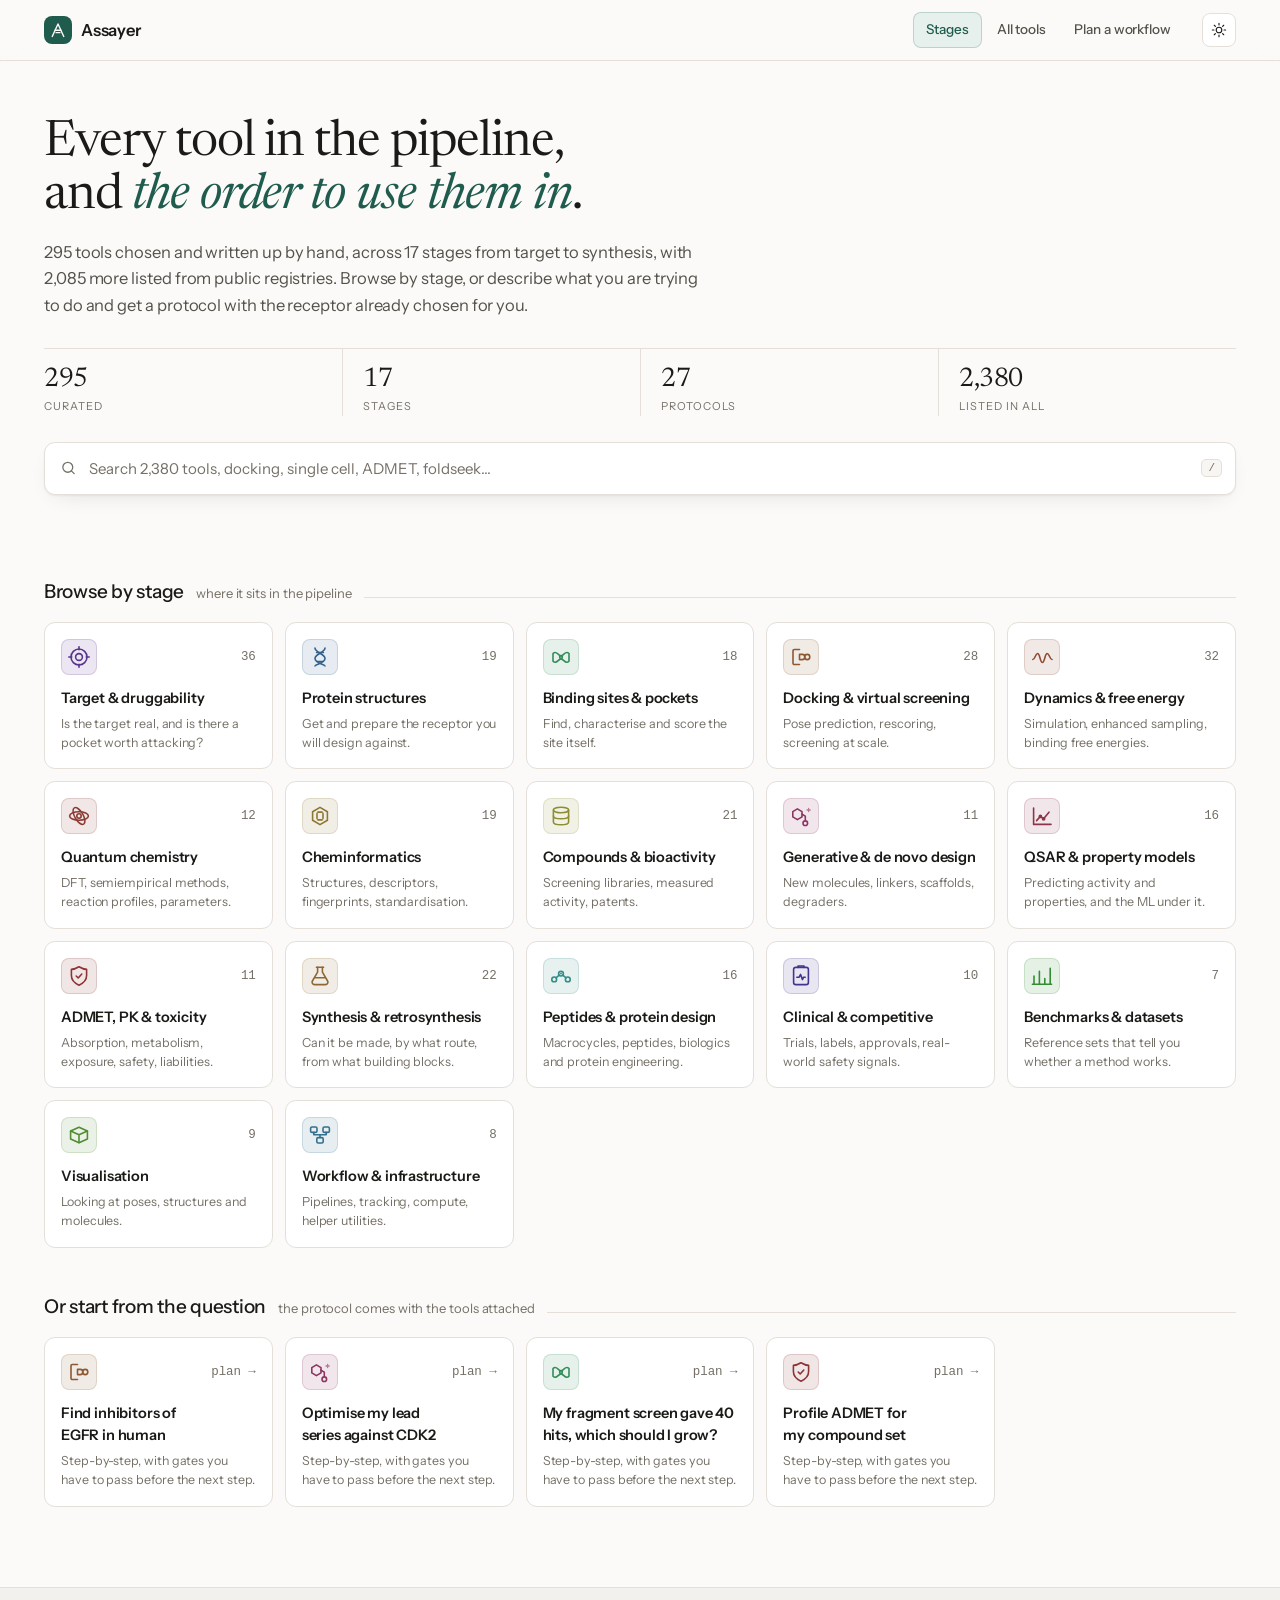
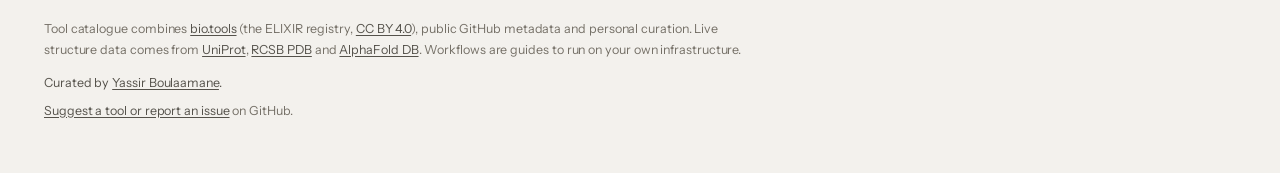
==== web/index.html @ bba63b9d "Narrow both topic lists to the field the catalogue is for" ====
<!doctype html>
<html lang="en">
<head>
<meta charset="utf-8">
<meta name="viewport" content="width=device-width, initial-scale=1, viewport-fit=cover">
<title>Assayer — Drug-discovery tools &amp; workflow planning</title>
<meta name="description" content="Explore tools for medicinal and computational chemistry. Turn a research question into a workflow with tools, decision gates and live protein structure rankings.">
<link rel="canonical" href="https://assayer.vercel.app/">
<meta property="og:type" content="website">
<meta property="og:site_name" content="Assayer">
<meta property="og:title" content="Assayer — Drug-discovery tools &amp; workflow planning">
<meta property="og:description" content="Explore tools for medicinal and computational chemistry. Plan your next research workflow, with tools and decision gates for each step.">
<meta property="og:url" content="https://assayer.vercel.app/">
<meta property="og:image" content="https://assayer.vercel.app/assets/social-preview.png">
<meta property="og:image:type" content="image/png">
<meta property="og:image:width" content="1200">
<meta property="og:image:height" content="630">
<meta property="og:image:alt" content="Assayer. Drug-discovery tools, and the workflow to put them to work. Explore tools, plan a workflow, run the research.">
<meta name="twitter:card" content="summary_large_image">
<meta name="twitter:title" content="Assayer — Drug-discovery tools &amp; workflow planning">
<meta name="twitter:description" content="Explore tools for medicinal and computational chemistry and plan your next research workflow.">
<meta name="twitter:image" content="https://assayer.vercel.app/assets/social-preview.png">
<meta name="twitter:image:alt" content="Assayer. Drug-discovery tools, and the workflow to put them to work.">
<meta name="color-scheme" content="light dark">
<link rel="preconnect" href="https://rest.uniprot.org">
<link rel="preconnect" href="https://search.rcsb.org">
<link rel="preload" href="assets/fonts/instrument-sans-v4-latin.woff2" as="font" type="font/woff2" crossorigin>
<link rel="preload" href="assets/fonts/newsreader-v26-latin.woff2" as="font" type="font/woff2" crossorigin>
<link rel="stylesheet" href="assets/styles.css?v=34e5d5baec">
<link rel="icon" href="data:image/svg+xml,<svg xmlns='http://www.w3.org/2000/svg' viewBox='0 0 24 24'><rect width='24' height='24' rx='5' fill='%231f5c4d'/><g fill='none' stroke='%23fbfaf8' stroke-width='2.1' stroke-linecap='round' stroke-linejoin='round'><path d='M5.4 19.6 L12 5.4 L18.6 19.6'/><path d='M8.6 12.8 L15.4 12.8'/><path d='M9.7 15.5 L14.3 15.5'/></g></svg>">
</head>
<body>

<header class="top">
  <div class="wrap">
    <a class="brand" href="#/">
      <span class="mark">
        <svg viewBox="0 0 24 24" fill="none" stroke="currentColor" stroke-width="1.9" stroke-linecap="round" stroke-linejoin="round">
          <path d="M4.3 20.6 L12 3.9 L19.7 20.6"/>
          <path d="M8.1 12.4 L15.9 12.4"/>
          <path d="M9.4 15.5 L14.6 15.5"/>
        </svg>
      </span>
      <span>Assayer</span>
    </a>
    <nav class="main">
      <a href="#/" data-route="home">Stages</a>
      <a href="#/browse" data-route="browse">All tools</a>
      <a href="#/workflow" data-route="workflow">Plan a workflow</a>
    </nav>
    <button class="iconbtn" id="theme" title="Switch theme" aria-label="Switch theme">
      <svg viewBox="0 0 24 24" fill="none" stroke="currentColor" stroke-width="1.7" stroke-linecap="round" stroke-linejoin="round">
        <circle cx="12" cy="12" r="4.2"/><path d="M12 2v2.4M12 19.6V22M2 12h2.4M19.6 12H22M4.9 4.9l1.7 1.7M17.4 17.4l1.7 1.7M19.1 4.9l-1.7 1.7M6.6 17.4l-1.7 1.7"/>
      </svg>
    </button>
  </div>
</header>

<main id="app"><div class="wrap"><div class="empty" role="status">Loading the atlas…</div></div></main>
<noscript><div class="wrap"><p>Enable JavaScript to browse tools and plan workflows.</p></div></noscript>

<div class="scrim" id="scrim" hidden></div>
<aside class="drawer" id="drawer" hidden aria-label="Tool detail"></aside>

<footer>
  <div class="wrap">
    <p>Tool catalogue combines <a href="https://bio.tools" target="_blank" rel="noopener">bio.tools</a>
    (the ELIXIR registry, <a href="https://creativecommons.org/licenses/by/4.0/" target="_blank" rel="noopener">CC&nbsp;BY&nbsp;4.0</a>),
    public GitHub metadata and personal curation. Live structure data comes from
    <a href="https://www.uniprot.org" target="_blank" rel="noopener">UniProt</a>,
    <a href="https://www.rcsb.org" target="_blank" rel="noopener">RCSB PDB</a> and
    <a href="https://alphafold.ebi.ac.uk" target="_blank" rel="noopener">AlphaFold DB</a>.
    Workflows are guides to run on your own infrastructure.</p>
    <p class="footer-credit">Curated by <a href="https://yboulaamane.github.io/" target="_blank" rel="noopener">Yassir Boulaamane</a>.</p>
    <p class="footer-feedback"><a href="https://github.com/yboulaamane/assayer/issues/new" target="_blank" rel="noopener">Suggest a tool or report an issue</a> on GitHub.</p>
  </div>
</footer>

<script type="module" src="assets/app.js?v=a3ddad2a73"></script>
</body>
</html>
---- web/assets/styles.css ----
/* ------------------------------------------------------------------- faces */
/* Self-hosted rather than fetched from a font CDN: the catalogue makes no
   third-party requests a visitor did not ask for, and that should hold for
   the typography too. Both families are OFL; the licences sit beside them. */
@font-face {
  font-family: "Instrument Sans";
  src: url("fonts/instrument-sans-v4-latin.woff2") format("woff2");
  font-weight: 400 700; font-style: normal; font-display: swap;
}
@font-face {
  font-family: "Newsreader";
  src: url("fonts/newsreader-v26-latin.woff2") format("woff2");
  font-weight: 200 800; font-style: normal; font-display: swap;
}
@font-face {
  font-family: "Newsreader";
  src: url("fonts/newsreader-v26-latin-italic.woff2") format("woff2");
  font-weight: 400; font-style: italic; font-display: swap;
}

/* ------------------------------------------------------------------ tokens */
:root {
  --bg: #fbfaf8;
  --bg-sunk: #f3f1ed;
  --surface: #ffffff;
  --surface-2: #f7f6f3;
  --line: #e4e0d9;
  --line-strong: #d2ccc1;
  --ink: #1b1a17;
  --ink-2: #55524b;
  --ink-3: #757067;
  --accent: #1f5c4d;
  --accent-soft: #e6f0ec;
  --on-accent: #fbfaf8;
  --warn: #9a5b12;
  --shadow: 0 1px 2px rgba(27, 26, 23, .05), 0 8px 24px -12px rgba(27, 26, 23, .16);
  --shadow-lift: 0 2px 4px rgba(27, 26, 23, .06), 0 18px 40px -18px rgba(27, 26, 23, .28);
  --r-xs: 5px;
  --r-sm: 8px;
  --r: 11px;
  --r-lg: 16px;
  --mono: ui-monospace, "SF Mono", "JetBrains Mono", Menlo, Consolas, monospace;
  --sans: "Instrument Sans", -apple-system, BlinkMacSystemFont, "Segoe UI", Roboto, system-ui, sans-serif;
  --serif: "Newsreader", "Iowan Old Style", "Palatino Linotype", Palatino, Georgia, serif;
  --maxw: 1240px;
  --ease: cubic-bezier(.2, .7, .3, 1);
}
/* The dark palette is warm too. A cream page that turns blue-grey after dark
   reads as two designs rather than one. */
@media (prefers-color-scheme: dark) {
  :root:not([data-theme="light"]) {
    --bg: #1a1815; --bg-sunk: #141210; --surface: #211e1a; --surface-2: #272420;
    --line: #332f29; --line-strong: #453f37; --ink: #efebe4; --ink-2: #aea89e;
    --ink-3: #918a82; --accent: #7fd1b9; --accent-soft: #1e2c28; --on-accent: #141210;
    --warn: #e0a860;
    --shadow: 0 1px 2px rgba(0,0,0,.4), 0 8px 24px -12px rgba(0,0,0,.6);
    --shadow-lift: 0 2px 4px rgba(0,0,0,.45), 0 18px 40px -18px rgba(0,0,0,.8);
  }
  :root:not([data-theme="light"]) .stage-card,
  :root:not([data-theme="light"]) .tool,
  :root:not([data-theme="light"]) .minitool { --c: hsl(var(--h) 52% 66%); }
}
[data-theme="dark"] .stage-card,
[data-theme="dark"] .tool,
[data-theme="dark"] .minitool { --c: hsl(var(--h) 52% 66%); }
[data-theme="dark"] {
  --bg: #1a1815; --bg-sunk: #141210; --surface: #211e1a; --surface-2: #272420;
  --line: #332f29; --line-strong: #453f37; --ink: #efebe4; --ink-2: #aea89e;
  --ink-3: #918a82; --accent: #7fd1b9; --accent-soft: #1e2c28; --on-accent: #141210;
  --warn: #e0a860;
  --shadow: 0 1px 2px rgba(0,0,0,.4), 0 8px 24px -12px rgba(0,0,0,.6);
  --shadow-lift: 0 2px 4px rgba(0,0,0,.45), 0 18px 40px -18px rgba(0,0,0,.8);
}

* { box-sizing: border-box; }
[hidden] { display: none !important; }
html { scroll-behavior: smooth; }
body {
  margin: 0; background: var(--bg); color: var(--ink);
  font: 15px/1.58 var(--sans);
  letter-spacing: -.005em;
  font-optical-sizing: auto;
  -webkit-font-smoothing: antialiased;
}
a { color: inherit; }
button { font: inherit; color: inherit; letter-spacing: inherit; }
::selection { background: var(--accent-soft); color: var(--ink); }
:focus-visible { outline: 2px solid var(--accent); outline-offset: 2px; }
h1, h2, h3 { text-wrap: balance; }
.lede, .step .why, .tool .desc { text-wrap: pretty; }
.wrap { max-width: var(--maxw); margin: 0 auto; padding: 0 24px; }
.ico { width: 24px; height: 24px; flex: none; }

/* ------------------------------------------------------------------ header */
header.top {
  position: sticky; top: 0; z-index: 50;
  background: color-mix(in srgb, var(--bg) 86%, transparent);
  backdrop-filter: saturate(1.6) blur(12px);
  border-bottom: 1px solid var(--line);
}
.top .wrap { display: flex; align-items: center; gap: 18px; height: 60px; }
.brand { display: flex; align-items: center; gap: 9px; text-decoration: none; }
.brand > span:last-child { font: 600 16.5px/1 var(--sans); letter-spacing: -.012em; }
.brand .mark {
  width: 28px; height: 28px; border-radius: var(--r-sm); display: grid; place-items: center;
  background: var(--accent); color: var(--on-accent); flex: none;
}
.brand .mark svg { width: 18px; height: 18px; }

nav.main { display: flex; gap: 2px; margin-left: auto; }
nav.main a {
  padding: 7px 13px; border-radius: var(--r-sm); text-decoration: none; color: var(--ink-2);
  font-size: 13.5px; font-weight: 500; transition: background .15s, color .15s, box-shadow .15s;
}
nav.main a:hover { background: var(--surface-2); color: var(--ink); }
nav.main a.on {
  background: var(--accent-soft); color: var(--accent);
  box-shadow: inset 0 0 0 1px color-mix(in srgb, var(--accent) 20%, transparent);
}
.iconbtn {
  width: 34px; height: 34px; display: grid; place-items: center; cursor: pointer;
  border: 1px solid var(--line); border-radius: var(--r-sm); background: var(--surface);
  transition: border-color .15s, color .15s;
}
.iconbtn:hover { border-color: var(--line-strong); color: var(--accent); }
.iconbtn svg { width: 16px; height: 16px; }

/* -------------------------------------------------------------------- hero */
.hero { padding: 56px 0 30px; }
.hero h1 {
  font: 400 clamp(31px, 4.8vw, 50px)/1.06 var(--serif);
  /* On its own line: a `font:` shorthand a parser rejects takes the family and
     the size down with the weight, and the fallback serif has no 380. */
  font-weight: 380;
  letter-spacing: -.021em; margin: 0 0 16px; max-width: 19ch;
}
.hero h1 em { font-style: italic; font-weight: 400; color: var(--accent); }
.hero p.lede { margin: 0; font-size: 16.5px; line-height: 1.6; color: var(--ink-2); max-width: 60ch; }

/* Hairline-ruled figures, the way a specification sheet sets them out, rather
   than four numbers floating in a row. */
.stat-row {
  display: grid; grid-template-columns: repeat(auto-fit, minmax(118px, 1fr));
  margin-top: 30px; border-top: 1px solid var(--line);
}
.stat { padding: 15px 20px 0 0; }
.stat + .stat { padding-left: 20px; border-left: 1px solid var(--line); }
.stat b {
  display: block; font: 400 27px/1.15 var(--serif);
  letter-spacing: -.015em; font-variant-numeric: tabular-nums;
}
.stat span {
  display: block; margin-top: 3px; font-size: 11px; color: var(--ink-3);
  text-transform: uppercase; letter-spacing: .09em;
}

/* ------------------------------------------------------------------ search */
.searchbar { position: relative; margin: 26px 0 8px; }
.searchbar svg { position: absolute; left: 16px; top: 50%; transform: translateY(-50%); width: 17px; height: 17px; color: var(--ink-3); }
.searchbar input {
  width: 100%; padding: 14px 16px 14px 44px; font: inherit; color: var(--ink);
  background: var(--surface); border: 1px solid var(--line); border-radius: var(--r);
  box-shadow: var(--shadow); outline: none; transition: border-color .15s, box-shadow .15s;
}
.searchbar input::placeholder { color: var(--ink-3); }
.searchbar input:focus { border-color: var(--accent); box-shadow: var(--shadow), 0 0 0 3.5px var(--accent-soft); }
.searchbar kbd {
  position: absolute; right: 14px; top: 50%; transform: translateY(-50%);
  font: 11px var(--mono); color: var(--ink-3); border: 1px solid var(--line);
  border-radius: var(--r-xs); padding: 2px 6px; background: var(--surface-2);
}

/* ------------------------------------------------------------- stage cards */
.section-head { display: flex; align-items: baseline; gap: 12px; margin: 48px 0 18px; }
.section-head h2 { font: 500 19px/1.2 var(--sans); letter-spacing: -.014em; margin: 0; white-space: nowrap; }
.section-head span { font-size: 13px; color: var(--ink-3); }
/* The rule runs out to the margin from whatever the heading leaves free. */
.section-head::after { content: ""; flex: 1 1 24px; height: 1px; background: var(--line); }
.stage-grid { display: grid; grid-template-columns: repeat(auto-fill, minmax(228px, 1fr)); gap: 12px; }
.stage-card {
  --c: hsl(var(--h) 46% 38%);
  position: relative; display: block; text-decoration: none; padding: 16px;
  border-radius: var(--r); background: var(--surface); border: 1px solid var(--line);
  overflow: hidden;
  transition: transform .16s var(--ease), box-shadow .16s, border-color .16s;
}
/* The stage's own colour, held back until you reach for the card. */
.stage-card::before, .tool::before {
  content: ""; position: absolute; inset: 0 0 auto; height: 2px;
  background: var(--c); opacity: 0; transition: opacity .16s;
}
.stage-card:hover::before, .tool:hover::before,
.tool:focus-visible::before { opacity: 1; }
.stage-card:hover { transform: translateY(-2px); box-shadow: var(--shadow-lift); border-color: var(--c); }
.stage-card .top-row { display: flex; align-items: center; justify-content: space-between; margin-bottom: 12px; }
.stage-card .badge {
  width: 36px; height: 36px; border-radius: var(--r-sm); display: grid; place-items: center;
  color: var(--c); background: color-mix(in srgb, var(--c) 12%, transparent);
  border: 1px solid color-mix(in srgb, var(--c) 18%, transparent);
}
.stage-card .n {
  font: 500 12.5px var(--mono); color: var(--ink-3); font-variant-numeric: tabular-nums;
}
.stage-card h3 { margin: 0 0 5px; font-size: 14.5px; font-weight: 600; letter-spacing: -.012em; }
.stage-card p { margin: 0; font-size: 12.5px; line-height: 1.5; color: var(--ink-3); }

/* -------------------------------------------------------------- tool cards */
.toolbar { display: flex; flex-wrap: wrap; gap: 8px; align-items: center; margin: 18px 0; }
/* These are filters that happen to be links, so they are not underlined; the
   selected one is filled in instead, which is what actually carries the state. */
.chip {
  display: inline-flex; align-items: center; padding: 6px 12px; border-radius: 99px;
  border: 1px solid var(--line); background: var(--surface); text-decoration: none;
  font-size: 12.5px; font-weight: 500; color: var(--ink-2); cursor: pointer;
  white-space: nowrap; transition: background .14s, border-color .14s, color .14s;
}
.chip:hover { border-color: var(--line-strong); color: var(--ink); background: var(--surface-2); }
.chip.on {
  background: var(--accent); color: var(--on-accent); border-color: var(--accent);
}
.chip.on:hover { background: var(--accent); color: var(--on-accent); filter: brightness(1.08); }
.chip .cnt { opacity: .6; margin-left: 6px; font-variant-numeric: tabular-nums; }
.spacer { flex: 1 1 auto; }
.count-note { font-size: 12.5px; color: var(--ink-3); font-variant-numeric: tabular-nums; }

/* Says which of the two layers you are looking at, in the reading order of the
   page rather than as a footnote nobody reaches. */
.layer-note {
  margin: 0 0 18px; padding: 11px 14px; border-radius: var(--r-sm);
  border: 1px solid var(--line); background: var(--surface-2);
  font-size: 12.5px; line-height: 1.6; color: var(--ink-2); max-width: 86ch;
}
.layer-note b { color: var(--ink); font-weight: 600; }
.layer-note a { color: var(--accent); text-underline-offset: 2px; }

.tool-grid { display: grid; grid-template-columns: repeat(auto-fill, minmax(268px, 1fr)); gap: 12px; }
.tool {
  --c: hsl(var(--h) 46% 38%);
  position: relative; text-align: left; width: 100%; cursor: pointer;
  padding: 14px; border-radius: var(--r); background: var(--surface);
  border: 1px solid var(--line); overflow: hidden;
  transition: transform .16s var(--ease), box-shadow .16s, border-color .16s;
}
.tool:hover { transform: translateY(-2px); box-shadow: var(--shadow-lift); border-color: var(--c); }
.tool .head { display: flex; gap: 11px; align-items: flex-start; }
.tool .tile {
  width: 38px; height: 38px; border-radius: var(--r-sm); flex: none; display: grid; place-items: center;
  color: var(--c); background: color-mix(in srgb, var(--c) 13%, transparent);
  border: 1px solid color-mix(in srgb, var(--c) 22%, transparent);
}
.tool .tile svg { width: 20px; height: 20px; }
.tool .nm { font-size: 14px; font-weight: 600; letter-spacing: -.014em; line-height: 1.3; word-break: break-word; }
.tool .sub { font: 11px var(--mono); color: var(--ink-3); margin-top: 3px; }
.tool .desc {
  margin: 10px 0 0; font-size: 12.5px; line-height: 1.5; color: var(--ink-2);
  display: -webkit-box; -webkit-line-clamp: 2; -webkit-box-orient: vertical; overflow: hidden;
  transition: -webkit-line-clamp .2s;
}
.tool:hover .desc, .tool:focus-visible .desc { -webkit-line-clamp: 6; }
.tool .foot { display: flex; gap: 6px; flex-wrap: wrap; margin-top: 11px; }
.pill {
  font-size: 10.5px; letter-spacing: .02em; padding: 2.5px 7px; border-radius: var(--r-xs);
  background: var(--surface-2); color: var(--ink-3); border: 1px solid var(--line);
  white-space: nowrap;
}
.pill.acc { color: var(--c); background: color-mix(in srgb, var(--c) 11%, transparent); border-color: color-mix(in srgb, var(--c) 20%, transparent); }
/* An endorsement, so not the warning colour. */
.pill.curated {
  color: var(--accent); font-weight: 600;
  background: var(--accent-soft);
  border-color: color-mix(in srgb, var(--accent) 26%, transparent);
}
.pill.star { color: var(--warn); border-color: color-mix(in srgb, var(--warn) 30%, transparent); background: color-mix(in srgb, var(--warn) 10%, transparent); }

/* ------------------------------------------------------------------ drawer */
.scrim { position: fixed; inset: 0; background: rgba(20,19,17,.34); backdrop-filter: blur(2px); z-index: 90; opacity: 0; transition: opacity .18s; }
.scrim.show { opacity: 1; }
.drawer {
  position: fixed; top: 0; right: 0; bottom: 0; width: min(480px, 100%); z-index: 91;
  background: var(--surface); border-left: 1px solid var(--line); box-shadow: var(--shadow-lift);
  transform: translateX(100%); transition: transform .24s cubic-bezier(.2,.75,.25,1);
  display: flex; flex-direction: column;
}
.drawer.show { transform: none; }
.drawer .dhead {
  padding: 20px 22px 16px; border-bottom: 1px solid var(--line);
  background: linear-gradient(var(--surface-2), var(--surface));
}
.drawer .dbody { padding: 20px 22px 40px; overflow-y: auto; scrollbar-width: thin; }
.drawer .dbody::-webkit-scrollbar { width: 10px; }
.drawer .dbody::-webkit-scrollbar-thumb {
  background: var(--line-strong); border-radius: 99px;
  border: 3px solid var(--surface); background-clip: padding-box;
}
.drawer h2 {
  margin: 0; font: 400 21px/1.25 var(--serif); font-weight: 420; letter-spacing: -.016em;
}
.drawer .close { position: absolute; top: 16px; right: 18px; }
.kv { display: grid; grid-template-columns: 104px 1fr; gap: 8px 14px; font-size: 13px; margin: 4px 0 18px; }
.kv dt {
  color: var(--ink-3); font-size: 11px; padding-top: 3px;
  text-transform: uppercase; letter-spacing: .07em;
}
.kv dd { margin: 0; }
.linkrow { display: flex; flex-wrap: wrap; gap: 8px; margin-top: 6px; }
.btn {
  display: inline-flex; align-items: center; gap: 7px; padding: 8px 13px;
  border-radius: var(--r-sm);
  border: 1px solid var(--line); background: var(--surface-2); text-decoration: none;
  font-size: 13px; font-weight: 500; cursor: pointer;
  transition: background .14s, border-color .14s, color .14s, filter .14s;
}
.btn:hover { border-color: var(--line-strong); background: var(--surface); }
.btn.primary { background: var(--accent); color: var(--on-accent); border-color: var(--accent); }
.btn.primary:hover { filter: brightness(1.08); }
.btn svg { width: 15px; height: 15px; }

/* ------------------------------------------------------------ code blocks */
.code { margin: 16px 0 0; background: var(--surface-2); border: 1px solid var(--line); border-radius: var(--r-sm); overflow: hidden; }
.code .chead {
  display: flex; align-items: center; justify-content: space-between; gap: 10px;
  padding: 7px 8px 7px 12px; border-bottom: 1px solid var(--line);
  font: 500 10.5px var(--sans); letter-spacing: .07em; text-transform: uppercase; color: var(--ink-3);
}
.code pre { margin: 0; padding: 12px; overflow-x: auto; font: 12px/1.65 var(--mono); color: var(--ink); }
.code .copy {
  border: 1px solid var(--line); background: var(--surface); border-radius: var(--r-xs);
  padding: 3px 9px; font: 500 11px var(--sans); cursor: pointer; color: var(--ink-2);
  letter-spacing: 0; text-transform: none; white-space: nowrap;
}
.code .copy:hover { color: var(--ink); border-color: var(--line-strong); }
.code .cmt { color: var(--ink-3); }

/* ---------------------------------------------------------------- workflow */
.wf-input { display: flex; gap: 10px; margin: 22px 0 10px; }
.wf-input input {
  flex: 1; min-width: 0; padding: 14px 16px; font: inherit; background: var(--surface); color: var(--ink);
  border: 1px solid var(--line); border-radius: var(--r); outline: none; box-shadow: var(--shadow);
}
.wf-input input:focus { border-color: var(--accent); box-shadow: var(--shadow), 0 0 0 3.5px var(--accent-soft); }
.workflow-examples { margin: 12px 0 26px; }
.workflow-examples summary { cursor: pointer; font-size: 12.5px; color: var(--ink-2); padding: 8px 0; }
.examples { display: flex; flex-wrap: wrap; gap: 7px; margin-top: 6px; }
.examples button {
  border: 1px dashed var(--line-strong); background: none; color: var(--ink-3);
  border-radius: 99px; padding: 5px 11px; font-size: 12px; cursor: pointer;
  transition: color .14s, border-color .14s, background .14s;
}
.examples button:hover {
  color: var(--accent); border-color: color-mix(in srgb, var(--accent) 40%, transparent);
  border-style: solid; background: var(--accent-soft);
}

.nomatch {
  margin: 0 0 24px; padding: 14px 16px; border-radius: var(--r);
  border: 1px solid color-mix(in srgb, var(--warn) 30%, transparent);
  background: color-mix(in srgb, var(--warn) 8%, transparent);
  font-size: 13.5px; line-height: 1.6; color: var(--ink-2);
}
.nomatch b { color: var(--warn); }
.applied {
  margin: 0 0 24px; padding: 13px 16px; border-radius: var(--r);
  border: 1px solid var(--line); background: var(--surface-2);
  font-size: 13px; line-height: 1.65; color: var(--ink-2);
}
.applied b { color: var(--ink); }
.applied code {
  font: 11.5px var(--mono); padding: 1px 5px; border-radius: var(--r-xs);
  background: var(--surface); border: 1px solid var(--line); color: var(--ink);
}
.applied .warnish { color: var(--warn); display: block; margin-top: 6px; }
.applied details { margin-top: 8px; }
.applied summary { cursor: pointer; color: var(--ink-3); font-size: 12.5px; }
.applied ul { margin: 8px 0 0; padding-left: 18px; }
.applied li { margin-bottom: 3px; font-size: 12.5px; }
.applied .why { color: var(--ink-3); }

.nomatch code {
  font: 12px var(--mono); padding: 1px 5px; border-radius: var(--r-xs);
  background: color-mix(in srgb, var(--warn) 14%, transparent); color: var(--ink);
}

.offer {
  display: flex; gap: 16px; align-items: center; justify-content: space-between;
  flex-wrap: wrap; margin: 0 0 26px; padding: 14px 16px; border-radius: var(--r);
  border: 1px dashed var(--line-strong); background: var(--surface);
  font-size: 13.5px; line-height: 1.6; color: var(--ink-2);
}
.offer b { color: var(--ink); }
.offer > div { flex: 1 1 320px; }

.tailor {
  margin: 0 0 26px; padding: 16px 18px; border-radius: var(--r);
  border: 1px solid color-mix(in srgb, var(--accent) 24%, transparent);
  background: var(--accent-soft);
}
.tailor .lab {
  display: flex; align-items: center; gap: 8px; margin-bottom: 8px;
  font: 500 10.5px var(--sans); letter-spacing: .07em; text-transform: uppercase;
  color: var(--accent);
}
.tailor p { margin: 0 0 10px; font-size: 14px; line-height: 1.65; color: var(--ink); }
.tailor p:last-of-type { margin-bottom: 0; }
.tailor .src {
  margin-top: 12px; padding-top: 10px; font-size: 11.5px; color: var(--ink-3);
  border-top: 1px solid color-mix(in srgb, var(--accent) 18%, transparent);
}
.tailor a.tool-ref { color: var(--accent); text-decoration: underline; text-underline-offset: 2px; }
.route-correction { margin: 0 0 20px; }
.route-correction summary { width: fit-content; cursor: pointer; color: var(--ink-2); font-size: 12.5px; }
.route-options { display: flex; flex-wrap: wrap; gap: 7px; margin-top: 10px; padding: 12px; border: 1px solid var(--line); border-radius: var(--r); background: var(--surface-2); }
.caret { display: inline-block; width: 7px; height: 15px; vertical-align: -3px;
  background: var(--accent); opacity: .7; animation: blink 1s steps(2) infinite; }
@keyframes blink { 50% { opacity: 0; } }
@media (prefers-reduced-motion: reduce) { .caret { animation: none; } }

.frame {
  display: grid; gap: 10px; grid-template-columns: repeat(auto-fit, minmax(290px, 1fr));
  margin: 0 0 28px;
}
.frame > div {
  padding: 13px 15px; border-radius: var(--r-sm); border: 1px solid var(--line);
  background: var(--surface); font-size: 13px; line-height: 1.55; color: var(--ink-2);
}
.frame .lab {
  display: block; font: 500 10.5px var(--sans); letter-spacing: .07em;
  text-transform: uppercase; margin-bottom: 5px;
}
.frame .dec { border-color: color-mix(in srgb, var(--accent) 26%, transparent); background: var(--accent-soft); }
.frame .dec .lab { color: var(--accent); }
.frame .kill { border-color: color-mix(in srgb, var(--warn) 26%, transparent); background: color-mix(in srgb, var(--warn) 8%, transparent); }
.frame .kill .lab { color: var(--warn); }
.step .pit {
  font-size: 12.5px; line-height: 1.55; color: var(--ink-2); margin: 0 0 12px;
  padding-left: 12px; border-left: 2px solid color-mix(in srgb, var(--warn) 45%, transparent);
}
.step .pit b { color: var(--warn); font-weight: 600; }

.plan { display: grid; gap: 0; margin-top: 8px; }
.plan-actions { display: flex; flex-wrap: wrap; gap: 8px; margin-top: 10px; }
.step { display: grid; grid-template-columns: 34px 1fr; gap: 18px; }
.step .rail { display: flex; flex-direction: column; align-items: center; }
.step .dot {
  width: 30px; height: 30px; border-radius: 50%; display: grid; place-items: center; flex: none;
  background: var(--surface); border: 1px solid var(--line-strong);
  font: 500 13px/1 var(--serif); color: var(--ink-2);
  font-variant-numeric: tabular-nums;
}
.step .line { width: 1px; flex: 1; background: var(--line); margin: 5px 0; }
.step:last-child .line { display: none; }
.step .body { padding-bottom: 30px; min-width: 0; }
.step h3 {
  margin: 3px 0 7px; font: 500 18px/1.25 var(--serif); letter-spacing: -.016em;
}
.step .why { margin: 0 0 12px; font-size: 13.5px; color: var(--ink-2); line-height: 1.6; }
.step .gate {
  font-size: 12.5px; line-height: 1.55; padding: 10px 13px; border-radius: var(--r-sm);
  margin: 0 0 12px; background: var(--accent-soft); color: var(--accent);
  border: 1px solid color-mix(in srgb, var(--accent) 22%, transparent);
}
.step .gate b { font-weight: 600; }
.minitools { display: flex; flex-wrap: wrap; gap: 7px; }
.minitool {
  --c: hsl(var(--h) 46% 38%);
  display: inline-flex; align-items: center; gap: 6px; padding: 5px 10px 5px 6px;
  border-radius: var(--r-sm); border: 1px solid var(--line); background: var(--surface);
  text-decoration: none; font-size: 12.5px; font-weight: 500; cursor: pointer;
  transition: border-color .14s, transform .14s, background .14s;
}
.minitool:hover {
  border-color: var(--c); transform: translateY(-1px);
  background: color-mix(in srgb, var(--c) 6%, var(--surface));
}
.minitool svg { width: 15px; height: 15px; color: var(--c); }

/* structure table */
.struct-table { width: 100%; border-collapse: collapse; font-size: 13px; margin-top: 6px; }
.struct-table th {
  text-align: left; font-size: 11px; text-transform: uppercase; letter-spacing: .06em;
  color: var(--ink-3); font-weight: 500; padding: 6px 10px; border-bottom: 1px solid var(--line);
}
.struct-table td { padding: 9px 10px; border-bottom: 1px solid var(--line); vertical-align: top; }
.struct-table tr.best td { background: var(--accent-soft); }
.struct-table td.id { font: 600 13px var(--mono); }
.struct-table td.num { font-variant-numeric: tabular-nums; white-space: nowrap; }
.score { display: inline-block; min-width: 34px; font: 600 12px var(--mono); }
.tbl-wrap { overflow-x: auto; border: 1px solid var(--line); border-radius: var(--r); background: var(--surface); }
.note {
  font-size: 12.5px; color: var(--warn); background: color-mix(in srgb, var(--warn) 8%, transparent);
  border: 1px solid color-mix(in srgb, var(--warn) 24%, transparent); border-radius: var(--r-sm);
  padding: 9px 12px; margin: 12px 0 0;
}
.workflow-loading {
  position: relative; overflow: hidden; display: flex; align-items: center; gap: 24px;
  margin: 20px 0 26px; padding: 26px; border: 1px solid var(--line); border-radius: var(--r-lg);
  background: radial-gradient(ellipse at 0% 0%, var(--accent-soft), transparent 65%), var(--surface);
}
.loading-art { width: 112px; flex: none; color: var(--accent); }
.loading-art svg { display: block; width: 100%; }
.loading-orbit { stroke: currentColor; stroke-width: 1; stroke-dasharray: 48 15 4 15; opacity: .35; transform-origin: center; animation: loading-orbit 18s linear infinite; }
.loading-bonds { stroke: currentColor; stroke-width: 1.5; opacity: .45; }
.loading-nodes circle { fill: var(--surface); stroke: currentColor; stroke-width: 2; animation: loading-node 2.4s ease-in-out infinite; }
.loading-nodes circle:nth-child(2n) { animation-delay: -.8s; }
.loading-nodes circle:nth-child(3n) { animation-delay: -1.6s; }
.loading-copy { min-width: 0; }
.loading-eyebrow { font-size: 10px; letter-spacing: .12em; text-transform: uppercase; color: var(--accent); }
.loading-copy h3 { font: 400 26px/1.2 var(--serif); letter-spacing: -.016em; margin: 8px 0; }
.loading-copy p { font-size: 13px; color: var(--ink-2); margin: 0; }
.loading-phases { display: flex; flex-wrap: wrap; gap: 10px 16px; list-style: none; padding: 0; margin: 18px 0 0; }
.loading-phases li { display: flex; align-items: center; gap: 6px; font-size: 11px; color: var(--ink-3); }
.loading-phases li span { display: grid; place-items: center; width: 20px; height: 20px; border: 1px solid var(--line-strong); border-radius: 50%; font-size: 10px; }
.loading-phases .active, .loading-phases .done { color: var(--accent); }
.loading-phases .active span { background: var(--accent); color: var(--on-accent); border-color: var(--accent); }
.loading-phases .done span { border-color: var(--accent); }
.loading-track { position: absolute; bottom: 0; height: 2px; left: 0; right: 0; background: var(--accent-soft); overflow: hidden; }
.loading-track::after { content: ""; display: block; width: 35%; height: 100%; background: var(--accent); animation: loading-sweep 2.8s ease-in-out infinite; }
@keyframes loading-orbit { to { transform: rotate(360deg); } }
@keyframes loading-node { 50% { fill: var(--accent); } }
@keyframes loading-sweep { from { transform: translateX(-100%); } to { transform: translateX(390%); } }
@media (prefers-reduced-motion: reduce) {
  .loading-orbit, .loading-nodes circle, .loading-track::after { animation: none; }
}

.understood {
  border: 1px solid var(--line); border-left: 3px solid var(--accent);
  border-radius: var(--r-sm); background: var(--surface); padding: 14px 16px; margin: 0 0 20px;
}
.understood .lab {
  display: block; font-size: 10px; letter-spacing: .12em; text-transform: uppercase;
  color: var(--accent); margin-bottom: 6px;
}
.understood p { margin: 0; font-size: 14px; }
.understood .why { margin-top: 8px; font-size: 12.5px; color: var(--ink-3); }
.understood .asks { margin-top: 10px; font-size: 13px; }
.understood .asks ul { margin: 6px 0 0; padding-left: 18px; }
.understood .asks li { margin: 3px 0; }

.gate .refs { display: block; margin-top: 5px; font-size: 11.5px; color: var(--ink-3); }
.gate .refs a { color: var(--ink-3); text-decoration: underline; text-underline-offset: 2px; }
.gate .refs a:hover { color: var(--accent); }

.quoted { font-size: 12px; color: var(--ink-3); margin: -6px 0 16px; line-height: 1.5; }
.quoted a { color: var(--ink-2); }

.empty { text-align: center; padding: 70px 20px; color: var(--ink-3); }
footer {
  border-top: 1px solid var(--line); margin-top: 80px; padding: 30px 0 52px;
  font-size: 12.5px; line-height: 1.7; color: var(--ink-3); background: var(--bg-sunk);
}
footer a { color: var(--ink-2); text-underline-offset: 2px; }
footer a:hover { color: var(--accent); }
footer p { margin: 0; max-width: 88ch; }
footer .footer-credit { margin-top: 12px; color: var(--ink-2); }
footer .footer-feedback { margin-top: 6px; }
.sentinel { height: 1px; }
@media (max-width: 640px) {
  .wrap { padding: 0 16px; }
  .top .wrap { flex-wrap: wrap; height: auto; gap: 6px 12px; padding-top: 10px; padding-bottom: 6px; }
  .top .brand { margin-right: auto; }
  .top #theme { width: 44px; height: 44px; }
  nav.main { order: 3; width: 100%; margin-left: 0; }
  nav.main a { flex: 1; display: flex; align-items: center; justify-content: center; min-height: 44px; padding: 7px 9px; font-size: 13px; white-space: nowrap; }
  .hero { padding: 34px 0 20px; }
  .stat-row { grid-template-columns: repeat(2, 1fr); border-top: none; gap: 14px 20px; }
  .stat, .stat + .stat { padding: 0; border-left: none; }
  .stat b { font-size: 24px; }
  .frame, .tool-grid, .stage-grid { grid-template-columns: minmax(0, 1fr); }
  .step { gap: 10px; }
  .btn, .examples button, .chip, .workflow-examples summary { min-height: 44px; }
  .examples button { border-radius: 14px; }
  .drawer .close { width: 44px; height: 44px; top: 10px; right: 12px; }
  .drawer h2 { padding-right: 40px; overflow-wrap: anywhere; }
  .drawer .dbody { padding: 18px 16px 32px; }
  .kv { grid-template-columns: 80px minmax(0, 1fr); gap: 8px; }
  .kv dd, .minitool, .pill { overflow-wrap: anywhere; white-space: normal; }
  .section-head { flex-wrap: wrap; gap: 4px; }
  .workflow-loading { align-items: flex-start; gap: 12px; padding: 18px 14px; }
  .loading-art { width: 54px; }
  .loading-copy h3 { font-size: 22px; }
  .loading-phases { flex-direction: column; gap: 8px; }
}
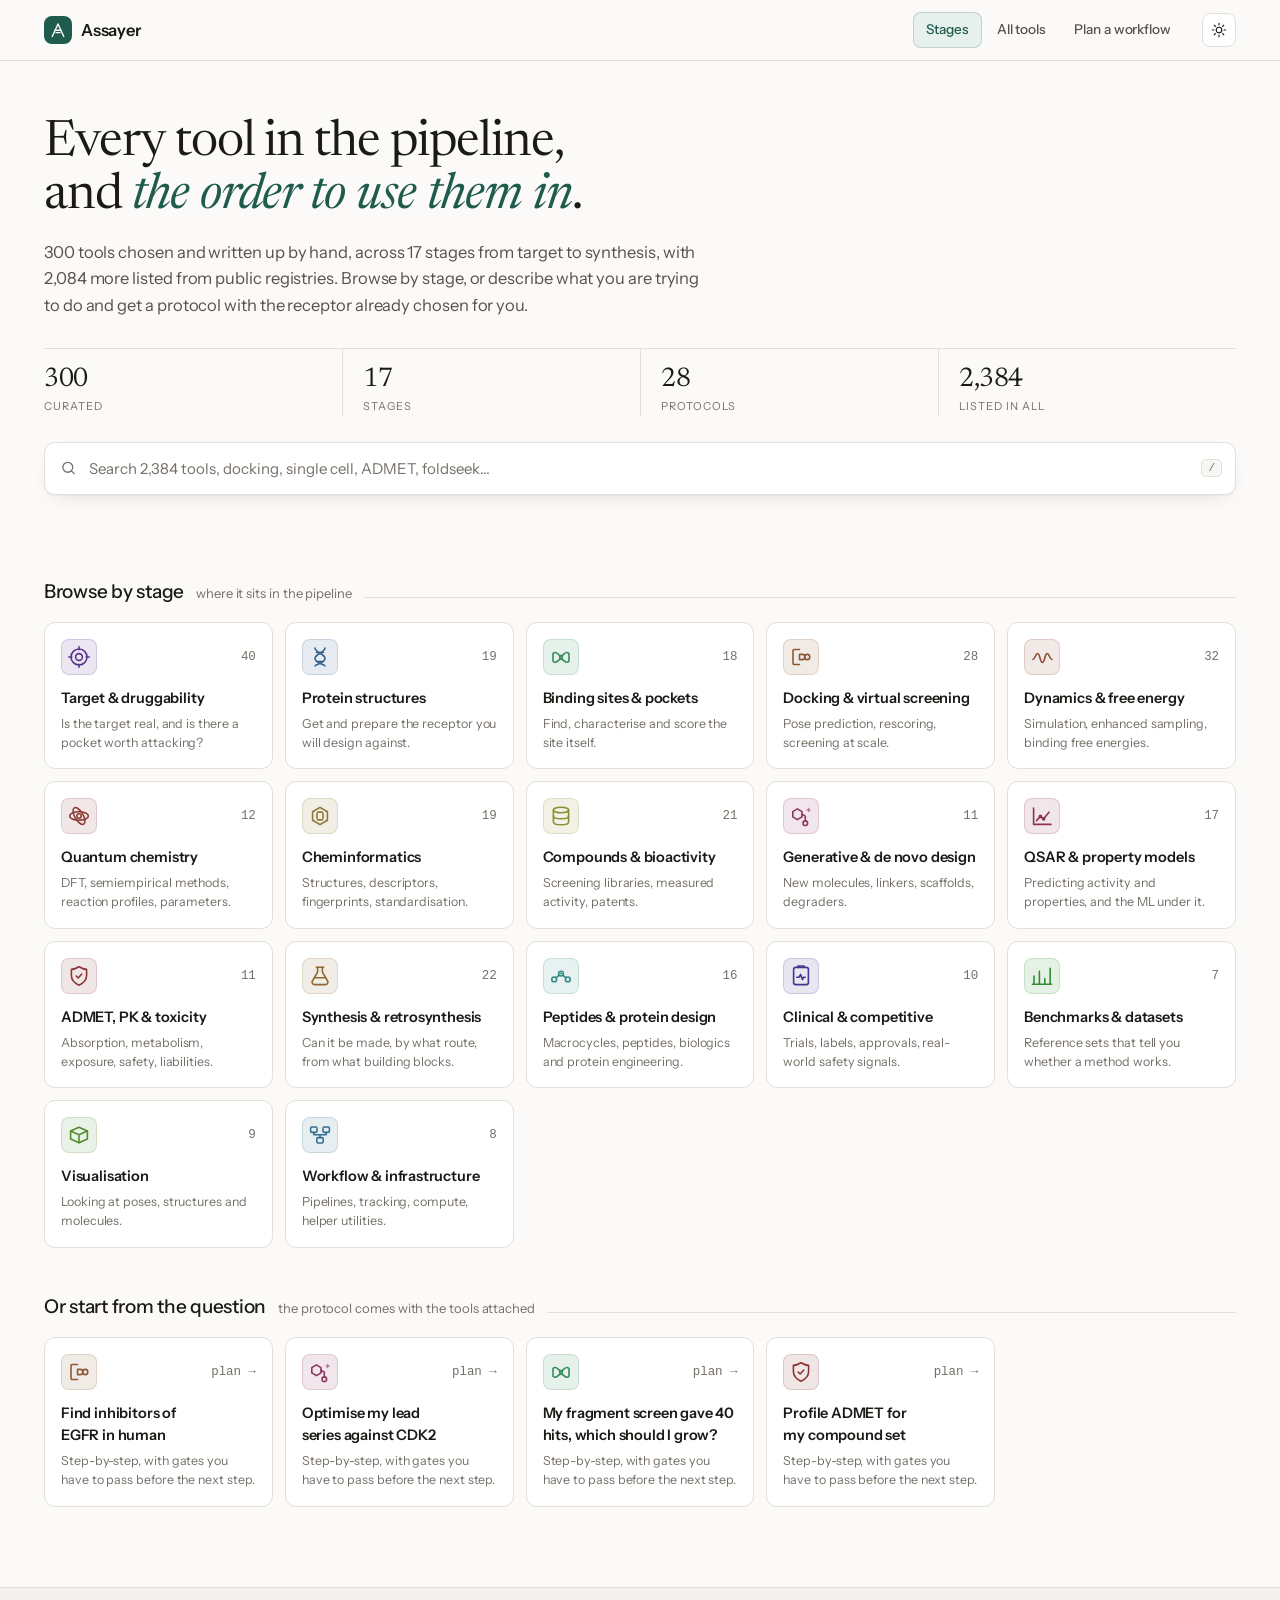
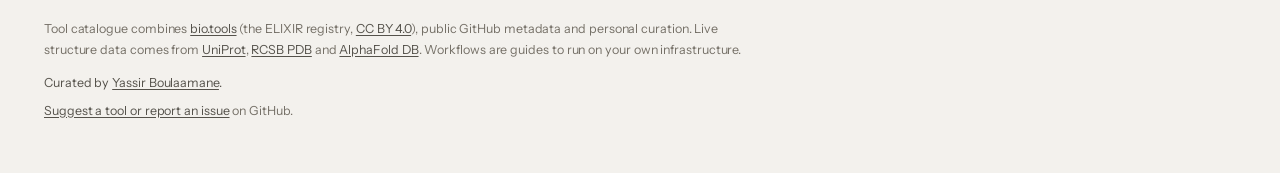
==== commit 6b9a97cb: "Plan target deconvolution, instead of refusing it Co-Authored-By: Claude Opus 5 <noreply@anthropic.c" ====
--- a/web/index.html
+++ b/web/index.html
@@ -76,6 +76,6 @@
   </div>
 </footer>
 
-<script type="module" src="assets/app.js?v=a3ddad2a73"></script>
+<script type="module" src="assets/app.js?v=085951ff54"></script>
 </body>
 </html>
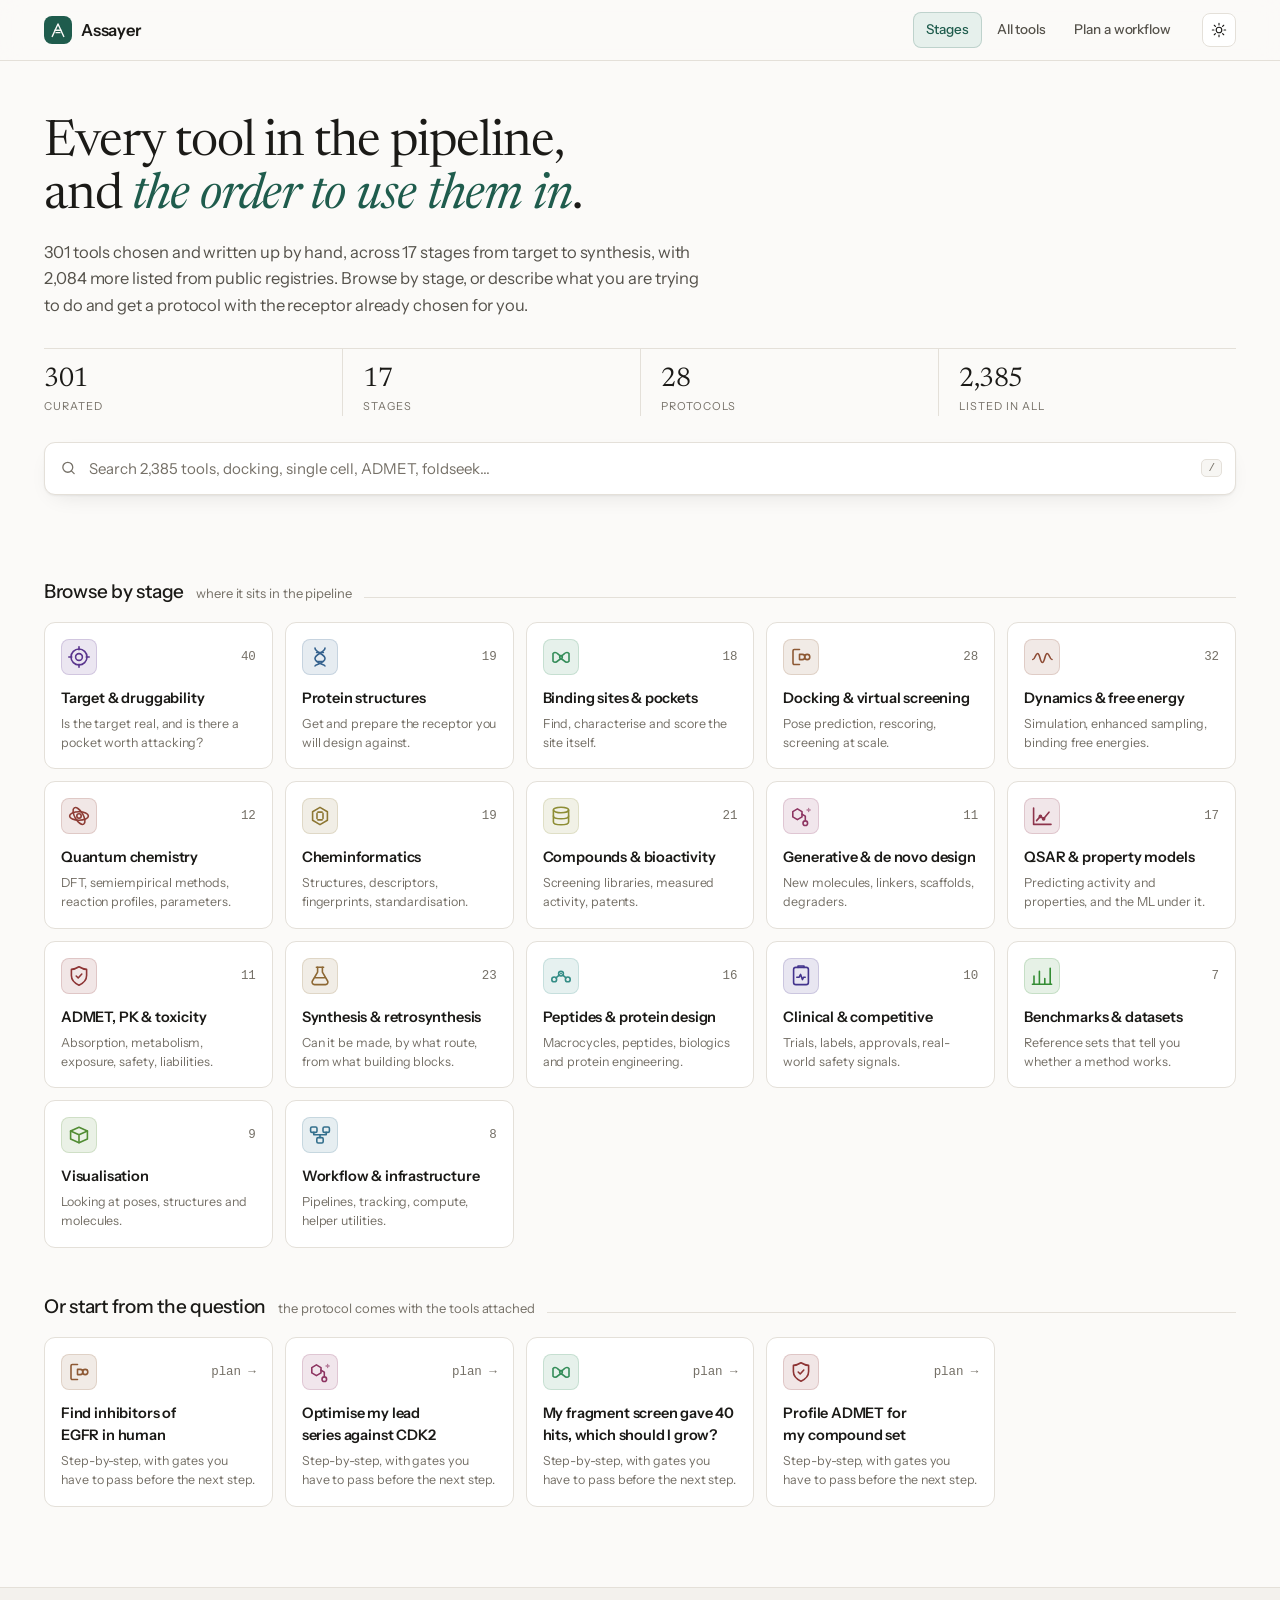
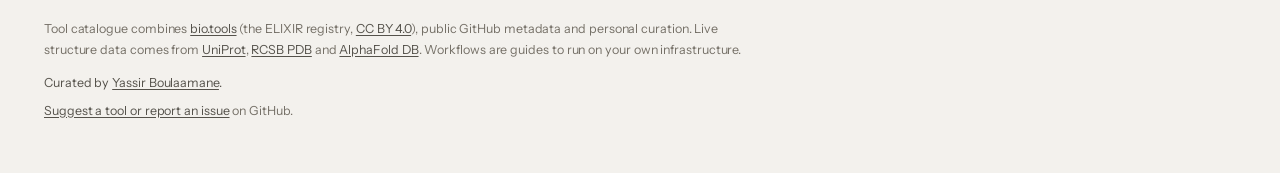
==== commit b22d510a: "Add RetroChimera Co-Authored-By: Claude Opus 5.5 <noreply@anthropic.com>" ====
--- a/web/index.html
+++ b/web/index.html
@@ -26,7 +26,7 @@
 <link rel="preconnect" href="https://search.rcsb.org">
 <link rel="preload" href="assets/fonts/instrument-sans-v4-latin.woff2" as="font" type="font/woff2" crossorigin>
 <link rel="preload" href="assets/fonts/newsreader-v26-latin.woff2" as="font" type="font/woff2" crossorigin>
-<link rel="stylesheet" href="assets/styles.css?v=34e5d5baec">
+<link rel="stylesheet" href="assets/styles.css?v=2a0a9f0388">
 <link rel="icon" href="data:image/svg+xml,<svg xmlns='http://www.w3.org/2000/svg' viewBox='0 0 24 24'><rect width='24' height='24' rx='5' fill='%231f5c4d'/><g fill='none' stroke='%23fbfaf8' stroke-width='2.1' stroke-linecap='round' stroke-linejoin='round'><path d='M5.4 19.6 L12 5.4 L18.6 19.6'/><path d='M8.6 12.8 L15.4 12.8'/><path d='M9.7 15.5 L14.3 15.5'/></g></svg>">
 </head>
 <body>
@@ -43,7 +43,7 @@
       </span>
       <span>Assayer</span>
     </a>
-    <nav class="main">
+    <nav class="main" aria-label="Primary">
       <a href="#/" data-route="home">Stages</a>
       <a href="#/browse" data-route="browse">All tools</a>
       <a href="#/workflow" data-route="workflow">Plan a workflow</a>
@@ -60,7 +60,7 @@
 <noscript><div class="wrap"><p>Enable JavaScript to browse tools and plan workflows.</p></div></noscript>
 
 <div class="scrim" id="scrim" hidden></div>
-<aside class="drawer" id="drawer" hidden aria-label="Tool detail"></aside>
+<aside class="drawer" id="drawer" hidden role="dialog" aria-modal="true" aria-label="Tool detail" tabindex="-1"></aside>
 
 <footer>
   <div class="wrap">
@@ -76,6 +76,6 @@
   </div>
 </footer>
 
-<script type="module" src="assets/app.js?v=085951ff54"></script>
+<script type="module" src="assets/app.js?v=f780c15589"></script>
 </body>
 </html>
--- a/web/assets/styles.css
+++ b/web/assets/styles.css
@@ -269,6 +269,11 @@
   color: var(--accent); font-weight: 600;
   background: var(--accent-soft);
   border-color: color-mix(in srgb, var(--accent) 26%, transparent);
+}
+/* No longer maintained upstream: still listed, but the reader should know. */
+.pill.archived {
+  color: var(--warn); background: color-mix(in srgb, var(--warn) 10%, transparent);
+  border-color: color-mix(in srgb, var(--warn) 30%, transparent);
 }
 .pill.star { color: var(--warn); border-color: color-mix(in srgb, var(--warn) 30%, transparent); background: color-mix(in srgb, var(--warn) 10%, transparent); }
 
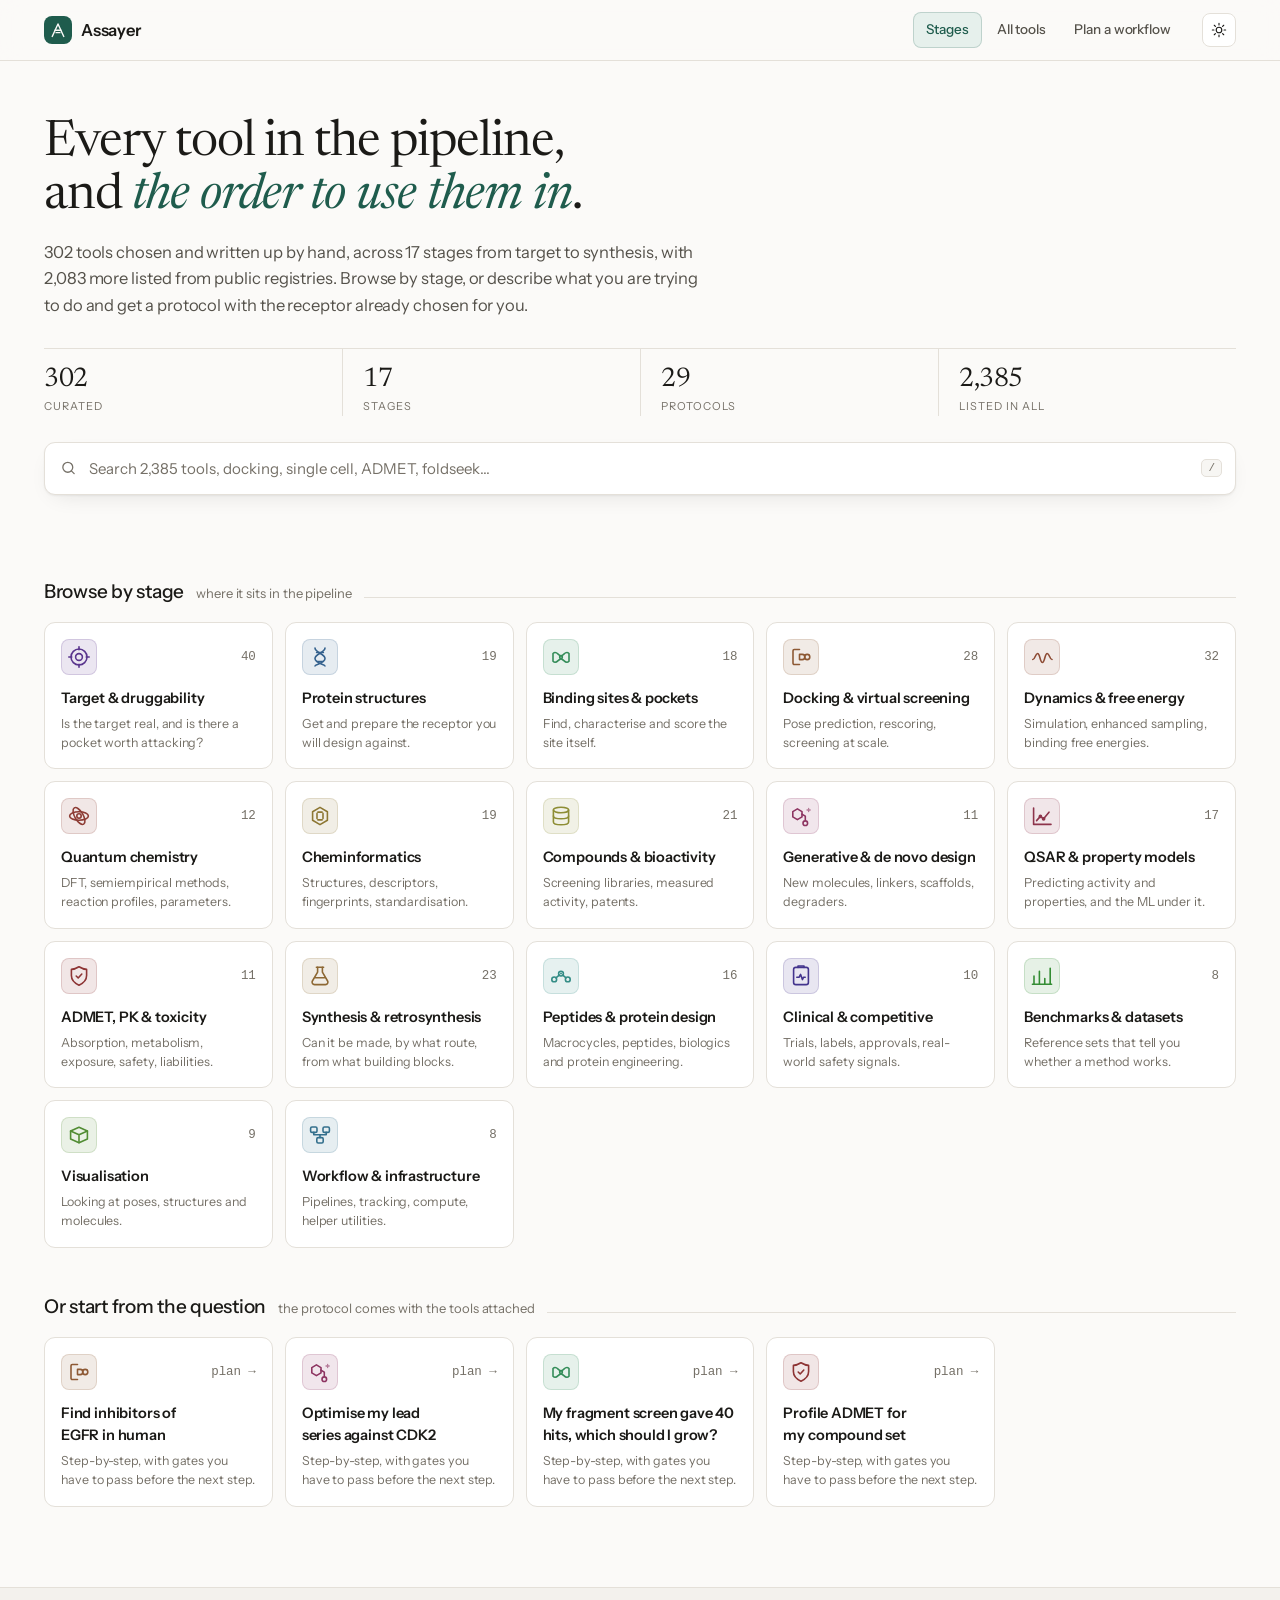
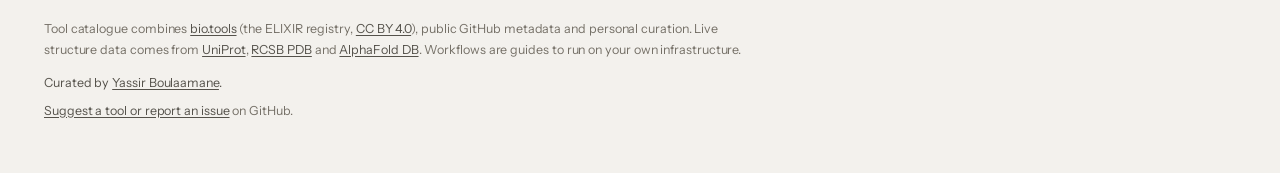
==== commit 96c61fe9: "Plan from what has been measured, and design metal sites Co-Authored-By: Claude Opus 5 <noreply@anth" ====
--- a/web/index.html
+++ b/web/index.html
@@ -76,6 +76,6 @@
   </div>
 </footer>
 
-<script type="module" src="assets/app.js?v=f780c15589"></script>
+<script type="module" src="assets/app.js?v=7b6b9d2fc0"></script>
 </body>
 </html>
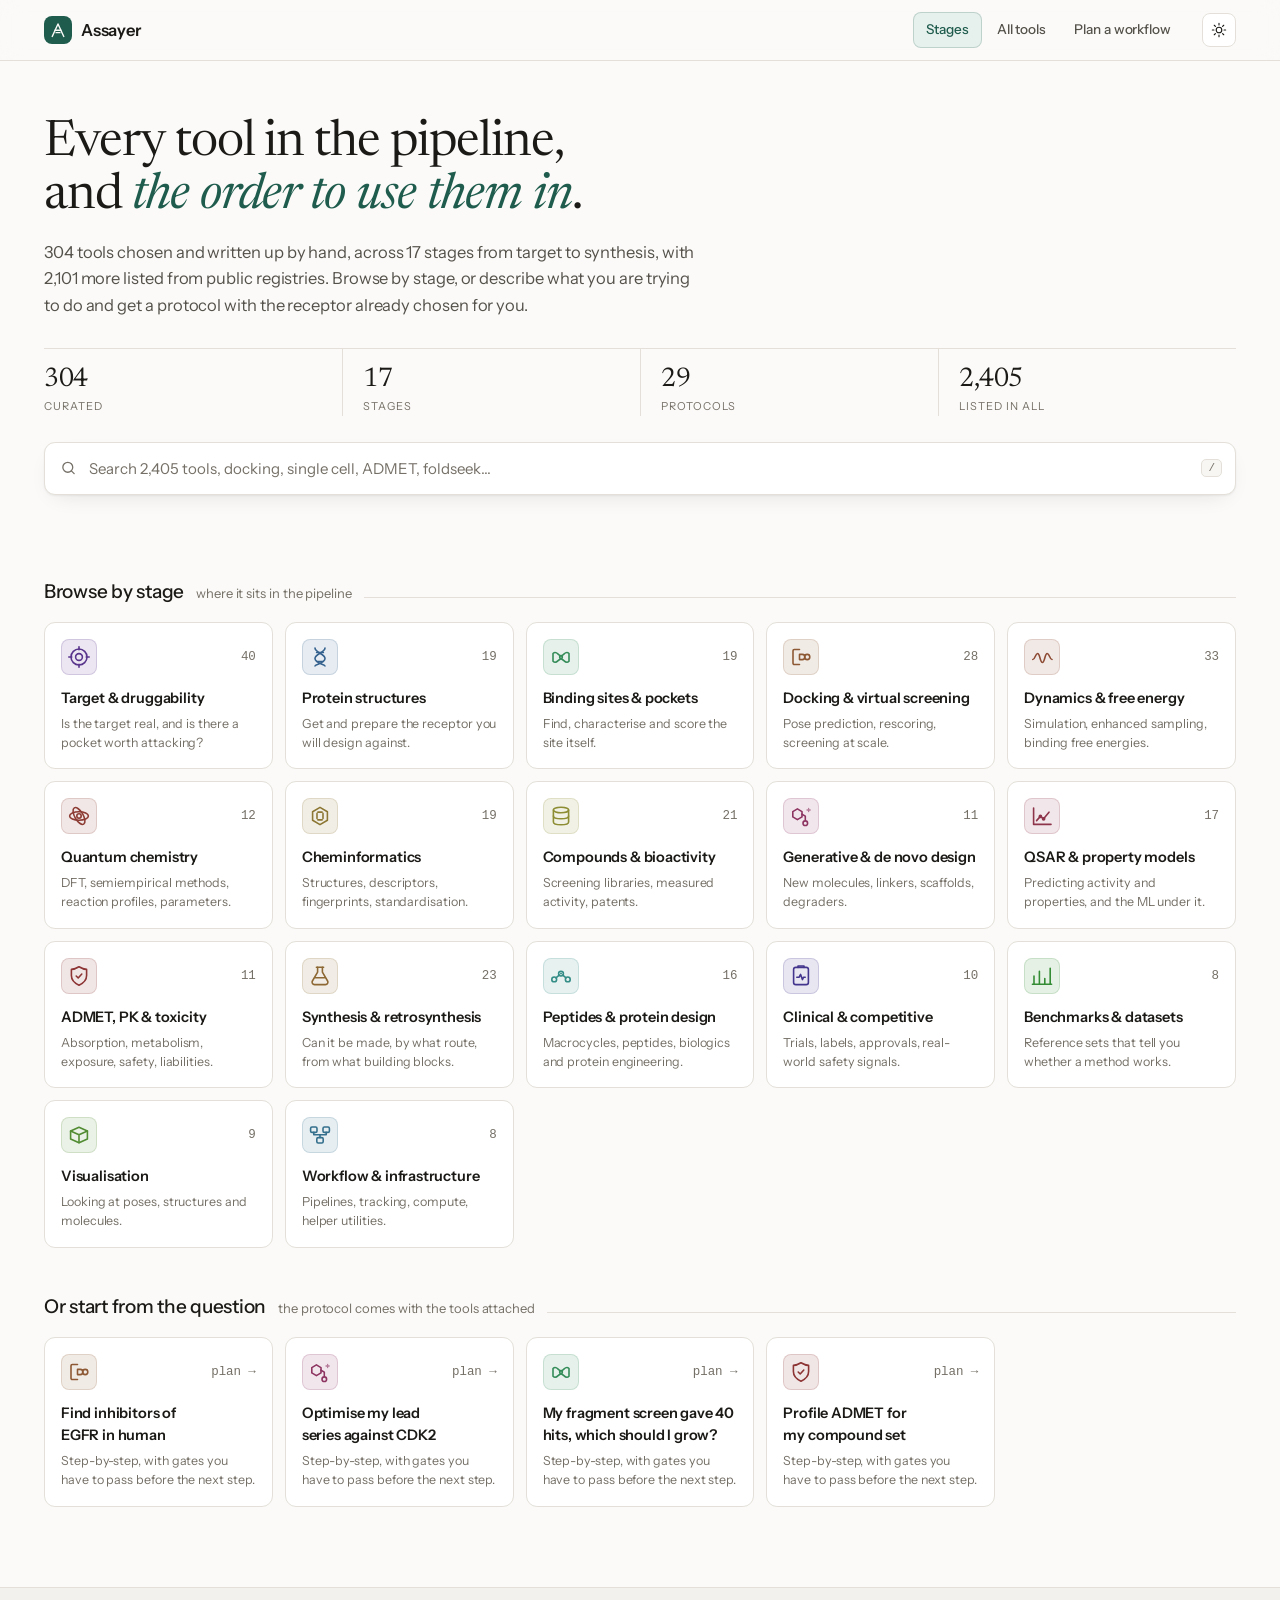
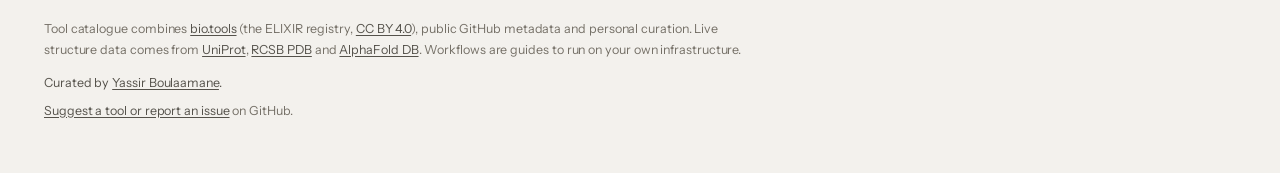
==== commit 77599f7b: "Add environment file, methods export and maintenance signal Three things a plan or a tool card now h" ====
--- a/web/index.html
+++ b/web/index.html
@@ -26,7 +26,7 @@
 <link rel="preconnect" href="https://search.rcsb.org">
 <link rel="preload" href="assets/fonts/instrument-sans-v4-latin.woff2" as="font" type="font/woff2" crossorigin>
 <link rel="preload" href="assets/fonts/newsreader-v26-latin.woff2" as="font" type="font/woff2" crossorigin>
-<link rel="stylesheet" href="assets/styles.css?v=2a0a9f0388">
+<link rel="stylesheet" href="assets/styles.css?v=ff52373a6b">
 <link rel="icon" href="data:image/svg+xml,<svg xmlns='http://www.w3.org/2000/svg' viewBox='0 0 24 24'><rect width='24' height='24' rx='5' fill='%231f5c4d'/><g fill='none' stroke='%23fbfaf8' stroke-width='2.1' stroke-linecap='round' stroke-linejoin='round'><path d='M5.4 19.6 L12 5.4 L18.6 19.6'/><path d='M8.6 12.8 L15.4 12.8'/><path d='M9.7 15.5 L14.3 15.5'/></g></svg>">
 </head>
 <body>
@@ -76,6 +76,6 @@
   </div>
 </footer>
 
-<script type="module" src="assets/app.js?v=7b6b9d2fc0"></script>
+<script type="module" src="assets/app.js?v=5699be5fd0"></script>
 </body>
 </html>
--- a/web/assets/styles.css
+++ b/web/assets/styles.css
@@ -584,3 +584,12 @@
   .loading-copy h3 { font-size: 22px; }
   .loading-phases { flex-direction: column; gap: 8px; }
 }
+
+/* ----------------------------------------------------------------- exports */
+.export { margin-top: 22px; padding-top: 18px; border-top: 1px solid var(--line); min-width: 0; }
+.export h3 { margin: 0 0 10px; font: 500 18px/1.25 var(--serif); letter-spacing: -.016em; }
+.export .note { margin: 0 0 10px; }
+.export pre { max-height: 420px; overflow: auto; white-space: pre-wrap; overflow-wrap: anywhere; }
+.refsrc { margin: 14px 0 0; padding-left: 22px; font-size: 13px; line-height: 1.55; color: var(--ink-2); }
+.refsrc li { margin-bottom: 6px; overflow-wrap: anywhere; }
+.refsrc span { display: block; font-size: 11.5px; color: var(--ink-3); }
